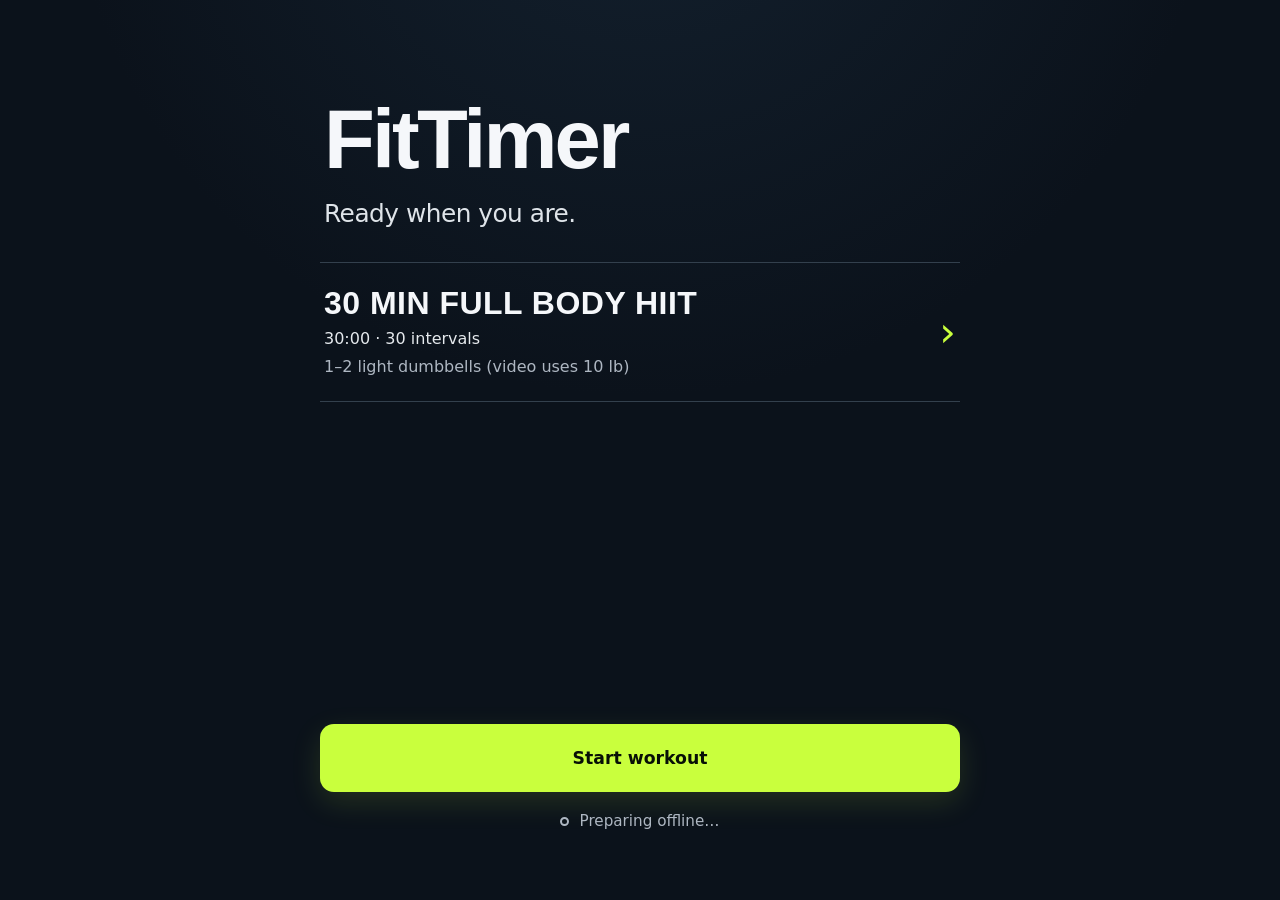
==== index.html @ af4c8b5b "ft-mvp-ow6.4: polish landscape workout navigation" ====
<!doctype html>
<html lang="en" data-phase="home">
  <head>
    <meta charset="utf-8">
    <meta name="viewport" content="width=device-width, initial-scale=1, viewport-fit=cover">
    <meta name="theme-color" content="#0b121b">
    <meta name="description" content="A phone-first offline interval timer for guided workouts.">
    <meta name="apple-mobile-web-app-capable" content="yes">
    <meta name="apple-mobile-web-app-status-bar-style" content="black-translucent">
    <meta name="apple-mobile-web-app-title" content="FitTimer">
    <link rel="manifest" href="manifest.webmanifest">
    <link rel="icon" href="icons/icon.svg" type="image/svg+xml">
    <link rel="apple-touch-icon" href="icons/apple-touch-icon.png">
    <link rel="stylesheet" href="styles.css">
    <title>FitTimer</title>
  </head>
  <body>
    <main class="app-shell">
      <section class="home-screen" id="home-screen" aria-labelledby="brand-title">
        <header class="home-header">
          <h1 class="brand" id="brand-title">FitTimer</h1>
          <p class="home-lede">Ready when you are.</p>
        </header>

        <div class="routine-list" id="routine-list" aria-label="Workout routines"></div>

        <div class="home-actions">
          <button class="primary-action" id="start-button" type="button" disabled>Start workout</button>
          <p class="offline-status" id="offline-status" role="status">
            <span class="offline-dot" aria-hidden="true"></span>
            <span>Preparing offline…</span>
          </p>
        </div>
      </section>

      <section class="workout-screen" id="workout-screen" aria-labelledby="exercise-title" hidden>
        <header class="workout-header">
          <p class="phase-label" id="phase-label">WORK</p>
          <p class="timer" id="timer" aria-live="off">00:40</p>
          <p class="interval-count" id="interval-count">1 / 30</p>
        </header>

        <div class="movement-stage" id="movement-stage" aria-live="polite"></div>

        <div class="exercise-copy">
          <h2 id="exercise-title">Step Jacks</h2>
          <p id="coach-note">Step out, no jumping.</p>
        </div>

        <div class="progress-track" role="progressbar" aria-label="Workout progress" aria-valuemin="0" aria-valuemax="100" aria-valuenow="0">
          <span id="progress-fill"></span>
        </div>

        <p class="next-up" id="next-up">Next · Bum Kicks</p>

        <nav class="workout-controls" id="workout-controls" aria-label="Workout controls">
          <button class="control-button" id="back-button" type="button" disabled>
            <svg viewBox="0 0 24 24" aria-hidden="true"><path d="m15 5-7 7 7 7M9 12h10"/></svg>
            <span>Previous</span>
          </button>
          <button class="control-button control-button--primary" id="pause-button" type="button">
            <svg class="pause-icon" viewBox="0 0 24 24" aria-hidden="true"><path d="M7 5h3v14H7zM14 5h3v14h-3z"/></svg>
            <span>Pause</span>
          </button>
          <button class="control-button" id="next-button" type="button">
            <svg viewBox="0 0 24 24" aria-hidden="true"><path d="M18 5v14M5 6l9 6-9 6V6Z"/></svg>
            <span>Next</span>
          </button>
          <button class="control-button control-button--end" id="end-button" type="button">
            <svg viewBox="0 0 24 24" aria-hidden="true"><path d="M7 7h10v10H7z"/></svg>
            <span>End Workout</span>
          </button>
        </nav>

        <div class="completion-actions" id="completion-actions" hidden>
          <button class="secondary-action" id="completion-home" type="button">Home</button>
          <button class="primary-action" id="completion-restart" type="button">Restart</button>
        </div>

        <section class="end-confirmation" id="end-confirmation" role="dialog" aria-modal="true" aria-labelledby="end-confirmation-title" aria-describedby="end-confirmation-copy" hidden>
          <div class="end-confirmation__panel">
            <p class="end-confirmation__eyebrow">Workout paused</p>
            <h2 id="end-confirmation-title">End this workout?</h2>
            <p id="end-confirmation-copy">Your timer is paused. Keep going when you’re ready, or return home.</p>
            <div class="end-confirmation__actions">
              <button class="secondary-action" id="keep-going-button" type="button">Keep Going</button>
              <button class="danger-action" id="confirm-end-button" type="button">End Workout</button>
            </div>
          </div>
        </section>
      </section>

      <p class="app-error" id="app-error" role="alert" hidden></p>
    </main>

    <script type="module" src="src/app.mjs"></script>
  </body>
</html>
---- styles.css ----
:root {
  color-scheme: dark;
  --bg: #060a10;
  --surface: #0b121b;
  --surface-raised: #111a25;
  --text: #f5f7fa;
  --muted: #aeb7c2;
  --line: #33404d;
  --lime: #c9ff3d;
  --lime-strong: #b6f119;
  --coral: #ff5f54;
  --focus: #90c8ff;
  --radius: 14px;
  font-family: Inter, ui-sans-serif, system-ui, -apple-system, BlinkMacSystemFont, "Segoe UI", sans-serif;
  font-synthesis: none;
}

* {
  box-sizing: border-box;
}

html,
body {
  min-height: 100%;
  margin: 0;
  background: var(--bg);
  overflow-x: hidden;
}

body {
  color: var(--text);
  -webkit-font-smoothing: antialiased;
  overscroll-behavior: none;
}

button {
  font: inherit;
}

button:focus-visible {
  outline: 3px solid var(--focus);
  outline-offset: 3px;
}

[hidden] {
  display: none !important;
}

.app-shell {
  position: relative;
  width: min(100%, 480px);
  min-height: 100dvh;
  margin: 0 auto;
  overflow: hidden;
  background:
    radial-gradient(circle at 50% -20%, rgba(32, 55, 76, 0.4), transparent 46%),
    var(--surface);
  box-shadow: 0 0 0 1px rgba(255, 255, 255, 0.04);
}

.home-screen,
.workout-screen {
  min-height: 100dvh;
  padding:
    max(28px, env(safe-area-inset-top))
    max(20px, env(safe-area-inset-right))
    max(22px, env(safe-area-inset-bottom))
    max(20px, env(safe-area-inset-left));
}

.home-screen {
  display: flex;
  flex-direction: column;
}

.home-header {
  padding: clamp(28px, 9vh, 72px) 4px 34px;
}

.brand,
.timer {
  margin: 0;
  font-family: Impact, Haettenschweiler, "Arial Narrow Bold", "Helvetica Neue", sans-serif;
  font-weight: 900;
  letter-spacing: -0.035em;
}

.brand {
  font-size: clamp(3.8rem, 16vw, 5.2rem);
  line-height: 0.95;
}

.home-lede {
  margin: 20px 0 0;
  color: #dfe4e9;
  font-size: clamp(1.2rem, 5vw, 1.55rem);
  letter-spacing: -0.02em;
}

.routine-list {
  border-block: 1px solid var(--line);
}

.routine-row {
  display: grid;
  grid-template-columns: 1fr auto;
  gap: 12px;
  width: 100%;
  min-height: 132px;
  padding: 24px 4px;
  color: inherit;
  text-align: left;
  border: 0;
  background: transparent;
  cursor: pointer;
}

.routine-row + .routine-row {
  border-top: 1px solid var(--line);
}

.routine-row__title {
  display: block;
  font-family: Impact, Haettenschweiler, "Arial Narrow Bold", sans-serif;
  font-size: clamp(1.55rem, 7vw, 2rem);
  line-height: 1.06;
  letter-spacing: 0.015em;
  text-transform: uppercase;
}

.routine-row__meta,
.routine-row__equipment {
  display: block;
  margin-top: 8px;
  color: #e5e9ed;
  font-size: 1rem;
  line-height: 1.25;
}

.routine-row__equipment {
  color: var(--muted);
}

.routine-row__arrow {
  align-self: center;
  color: var(--lime);
  font-size: 2.6rem;
  font-weight: 300;
  line-height: 1;
}

.home-actions {
  margin-top: auto;
  padding-top: 28px;
}

.primary-action {
  width: 100%;
  min-height: 72px;
  padding: 16px 24px;
  color: #071006;
  font-size: 1.28rem;
  font-weight: 800;
  border: 0;
  border-radius: 10px;
  background: var(--lime);
  box-shadow: 0 10px 30px rgba(201, 255, 61, 0.13);
  cursor: pointer;
}

.primary-action:hover:not(:disabled) {
  background: var(--lime-strong);
}

.primary-action:disabled {
  color: #6c735e;
  background: #30372c;
  box-shadow: none;
  cursor: wait;
}

.offline-status {
  display: flex;
  justify-content: center;
  align-items: center;
  gap: 10px;
  margin: 20px 0 0;
  color: var(--muted);
  font-size: 0.95rem;
}

.offline-dot {
  width: 9px;
  height: 9px;
  border: 2px solid currentColor;
  border-radius: 50%;
}

.offline-status[data-ready="true"] .offline-dot {
  border-color: var(--lime);
  background: var(--lime);
  box-shadow: 0 0 0 4px rgba(201, 255, 61, 0.1);
}

.workout-screen {
  display: flex;
  flex-direction: column;
  gap: clamp(10px, 2.2vh, 18px);
}

.workout-header {
  text-align: center;
}

.phase-label {
  margin: 0 0 4px;
  color: var(--lime);
  font-size: 1.05rem;
  font-weight: 900;
  letter-spacing: 0.12em;
}

html[data-phase="rest"] .phase-label,
html[data-phase="paused"] .phase-label {
  color: var(--coral);
}

.timer {
  font-variant-numeric: tabular-nums;
  font-size: clamp(5.8rem, 26vw, 8.2rem);
  line-height: 0.88;
}

.interval-count {
  margin: 8px 0 0;
  font-size: 1.25rem;
  font-weight: 800;
  font-variant-numeric: tabular-nums;
}

.movement-stage {
  display: grid;
  grid-template-columns: 1fr;
  grid-template-rows: minmax(0, 1fr);
  place-items: center;
  width: 100%;
  min-height: 0;
  aspect-ratio: 16 / 9;
  overflow: hidden;
  border: 1px solid #485564;
  border-radius: var(--radius);
  background:
    radial-gradient(circle at 50% 40%, rgba(35, 57, 76, 0.35), transparent 62%),
    #080d13;
  box-shadow: inset 0 0 0 1px rgba(255, 255, 255, 0.025), 0 16px 36px rgba(0, 0, 0, 0.2);
}

.movement-stage[data-count="2"] {
  grid-template-columns: repeat(2, 1fr);
}

.movement-stage__media {
  display: block;
  width: 100%;
  height: 100%;
  min-width: 0;
  min-height: 0;
  object-fit: contain;
}

.movement-stage__text {
  max-width: 17ch;
  padding: 24px;
  text-align: center;
  font-family: Impact, Haettenschweiler, "Arial Narrow Bold", sans-serif;
  font-size: clamp(2rem, 10vw, 3.4rem);
  line-height: 1;
  text-transform: uppercase;
}

.exercise-copy {
  min-height: 62px;
  text-align: center;
}

.exercise-copy h2 {
  margin: 0;
  font-size: clamp(1.35rem, 6vw, 1.8rem);
  line-height: 1.08;
  letter-spacing: -0.025em;
}

.exercise-copy p {
  display: -webkit-box;
  max-width: 42ch;
  margin: 7px auto 0;
  overflow: hidden;
  color: #d6dce2;
  font-size: 0.95rem;
  line-height: 1.3;
  -webkit-box-orient: vertical;
  -webkit-line-clamp: 2;
}

.progress-track {
  width: 100%;
  height: 8px;
  overflow: hidden;
  border-radius: 99px;
  background: #333c48;
}

.progress-track span {
  display: block;
  width: 0;
  height: 100%;
  border-radius: inherit;
  background: var(--lime);
  transition: width 160ms linear;
}

.next-up {
  min-height: 22px;
  margin: 0;
  overflow: hidden;
  color: #d8dde3;
  text-align: center;
  text-overflow: ellipsis;
  white-space: nowrap;
}

.next-up strong {
  color: var(--coral);
}

.workout-controls {
  display: grid;
  grid-template-columns: repeat(4, minmax(0, 1fr));
  gap: 8px;
  margin-top: auto;
  padding-top: 2px;
}

.control-button {
  display: flex;
  flex-direction: column;
  align-items: center;
  justify-content: center;
  gap: 4px;
  min-height: 76px;
  padding: 10px 6px;
  color: var(--text);
  font-size: 0.84rem;
  font-weight: 750;
  line-height: 1.1;
  border: 1px solid #526071;
  border-radius: var(--radius);
  background: rgba(14, 22, 32, 0.9);
  cursor: pointer;
}

.control-button svg {
  width: 30px;
  height: 30px;
  fill: currentColor;
}

.control-button--primary {
  border-color: var(--coral);
  background: var(--coral);
}

.control-button--end {
  border-color: rgba(255, 145, 136, 0.7);
  color: #ffd3cf;
}

.control-button:disabled {
  opacity: 0.42;
  cursor: default;
}

.control-button:not(:disabled):hover {
  border-color: #d8e3ef;
  background: #1b2838;
}

.control-button--primary:not(:disabled):hover {
  border-color: var(--coral);
  background: #ff776e;
}

.control-button--end:not(:disabled):hover {
  border-color: #ffaaa3;
  background: rgba(109, 33, 30, 0.55);
}

.completion-actions {
  display: grid;
  grid-template-columns: 1fr 1fr;
  gap: 10px;
  width: 100%;
}

.primary-action,
.secondary-action,
.danger-action {
  min-height: 68px;
  padding: 14px 20px;
  font-size: 1.08rem;
  font-weight: 800;
  border-radius: var(--radius);
  cursor: pointer;
}

.secondary-action {
  color: var(--text);
  border: 1px solid #526071;
  background: rgba(14, 22, 32, 0.9);
}

.secondary-action:hover {
  border-color: #d8e3ef;
  background: #1b2838;
}

.danger-action {
  color: #fff;
  border: 1px solid #ff8d85;
  background: #8e2b27;
}

.danger-action:hover {
  background: #a83a34;
}

.secondary-action:active,
.danger-action:active,
.control-button:active,
.primary-action:active {
  transform: translateY(1px);
}

.end-confirmation {
  position: fixed;
  z-index: 10;
  inset: 0;
  display: grid;
  place-items: center;
  padding: 20px;
  background: rgba(3, 7, 11, 0.76);
  backdrop-filter: blur(7px);
}

.end-confirmation__panel {
  width: min(100%, 420px);
  padding: clamp(24px, 5vw, 34px);
  border: 1px solid #526071;
  border-radius: calc(var(--radius) + 4px);
  background: #111a25;
  box-shadow: 0 24px 80px rgba(0, 0, 0, 0.5);
}

.end-confirmation__eyebrow {
  margin: 0 0 8px;
  color: var(--coral);
  font-size: 0.82rem;
  font-weight: 900;
  letter-spacing: 0.12em;
  text-transform: uppercase;
}

.end-confirmation h2 {
  margin: 0;
  font-family: Impact, Haettenschweiler, "Arial Narrow Bold", sans-serif;
  font-size: clamp(2rem, 8vw, 3rem);
  line-height: 0.98;
  letter-spacing: 0.01em;
  text-transform: uppercase;
}

.end-confirmation__panel > p:not(.end-confirmation__eyebrow) {
  margin: 14px 0 0;
  color: #d6dce2;
  font-size: 1rem;
  line-height: 1.45;
}

.end-confirmation__actions {
  display: grid;
  grid-template-columns: 1fr 1fr;
  gap: 10px;
  margin-top: 24px;
}

.app-error {
  position: fixed;
  z-index: 5;
  right: 16px;
  bottom: max(16px, env(safe-area-inset-bottom));
  left: 16px;
  max-width: 440px;
  margin: auto;
  padding: 14px 16px;
  color: #fff;
  border: 1px solid #ff928b;
  border-radius: 10px;
  background: #6d211e;
}

@media (max-height: 740px) {
  .workout-screen {
    gap: 8px;
    padding-top: max(16px, env(safe-area-inset-top));
  }

  .timer {
    font-size: 5rem;
  }

  .movement-stage {
    max-height: 260px;
  }

  .control-button {
    min-height: 72px;
  }
}

@media (min-width: 700px) {
  body {
    padding: 24px 0;
  }

  .app-shell,
  .home-screen,
  .workout-screen {
    min-height: min(900px, calc(100dvh - 48px));
  }

  .app-shell {
    border-radius: 30px;
  }
}

@media (prefers-reduced-motion: reduce) {
  *,
  *::before,
  *::after {
    scroll-behavior: auto !important;
    transition-duration: 0.01ms !important;
  }
}

/* Landscape is the primary workout posture: the movement stays large on the
   left while the timer and controls remain in a thumb-reachable rail. */
@media (orientation: landscape) and (min-width: 600px) {
  body {
    padding: 0;
  }

  .app-shell {
    width: 100%;
    max-width: none;
    min-height: 100dvh;
    border-radius: 0;
  }

  .home-screen {
    width: min(100%, 680px);
    margin: 0 auto;
  }

  .workout-screen {
    display: grid;
    grid-template-columns: minmax(0, 1.35fr) minmax(285px, 0.85fr);
    grid-template-rows: auto minmax(0, 1fr) auto auto auto;
    column-gap: clamp(16px, 3vw, 32px);
    row-gap: clamp(6px, 1.5vh, 12px);
    min-height: 100dvh;
    padding:
      max(12px, env(safe-area-inset-top))
      max(18px, env(safe-area-inset-right))
      max(14px, env(safe-area-inset-bottom))
      max(18px, env(safe-area-inset-left));
  }

  .workout-header {
    grid-column: 2;
    grid-row: 1;
  }

  .phase-label {
    margin-bottom: 2px;
    font-size: 0.86rem;
  }

  .timer {
    font-size: clamp(4rem, 11vw, 6.8rem);
  }

  .interval-count {
    margin-top: 4px;
    font-size: 1rem;
  }

  .movement-stage {
    grid-column: 1;
    grid-row: 1 / -1;
    align-self: center;
    aspect-ratio: 16 / 9;
    max-height: none;
  }

  .exercise-copy {
    grid-column: 2;
    grid-row: 2;
    align-self: end;
    min-height: 54px;
  }

  .exercise-copy h2 {
    font-size: clamp(1.3rem, 3vw, 1.8rem);
  }

  .exercise-copy p {
    margin-top: 5px;
    font-size: 0.88rem;
  }

  .progress-track {
    grid-column: 2;
    grid-row: 3;
  }

  .next-up {
    grid-column: 2;
    grid-row: 4;
    font-size: 0.9rem;
  }

  .workout-controls,
  .completion-actions {
    grid-column: 2;
    grid-row: 5;
    margin-top: 0;
    padding-top: 0;
  }

  .control-button {
    min-height: 68px;
    padding: 8px 4px;
    font-size: 0.78rem;
  }

  .control-button svg {
    width: 24px;
    height: 24px;
  }

  .completion-actions .primary-action,
  .completion-actions .secondary-action {
    min-height: 68px;
    padding-inline: 8px;
  }
}
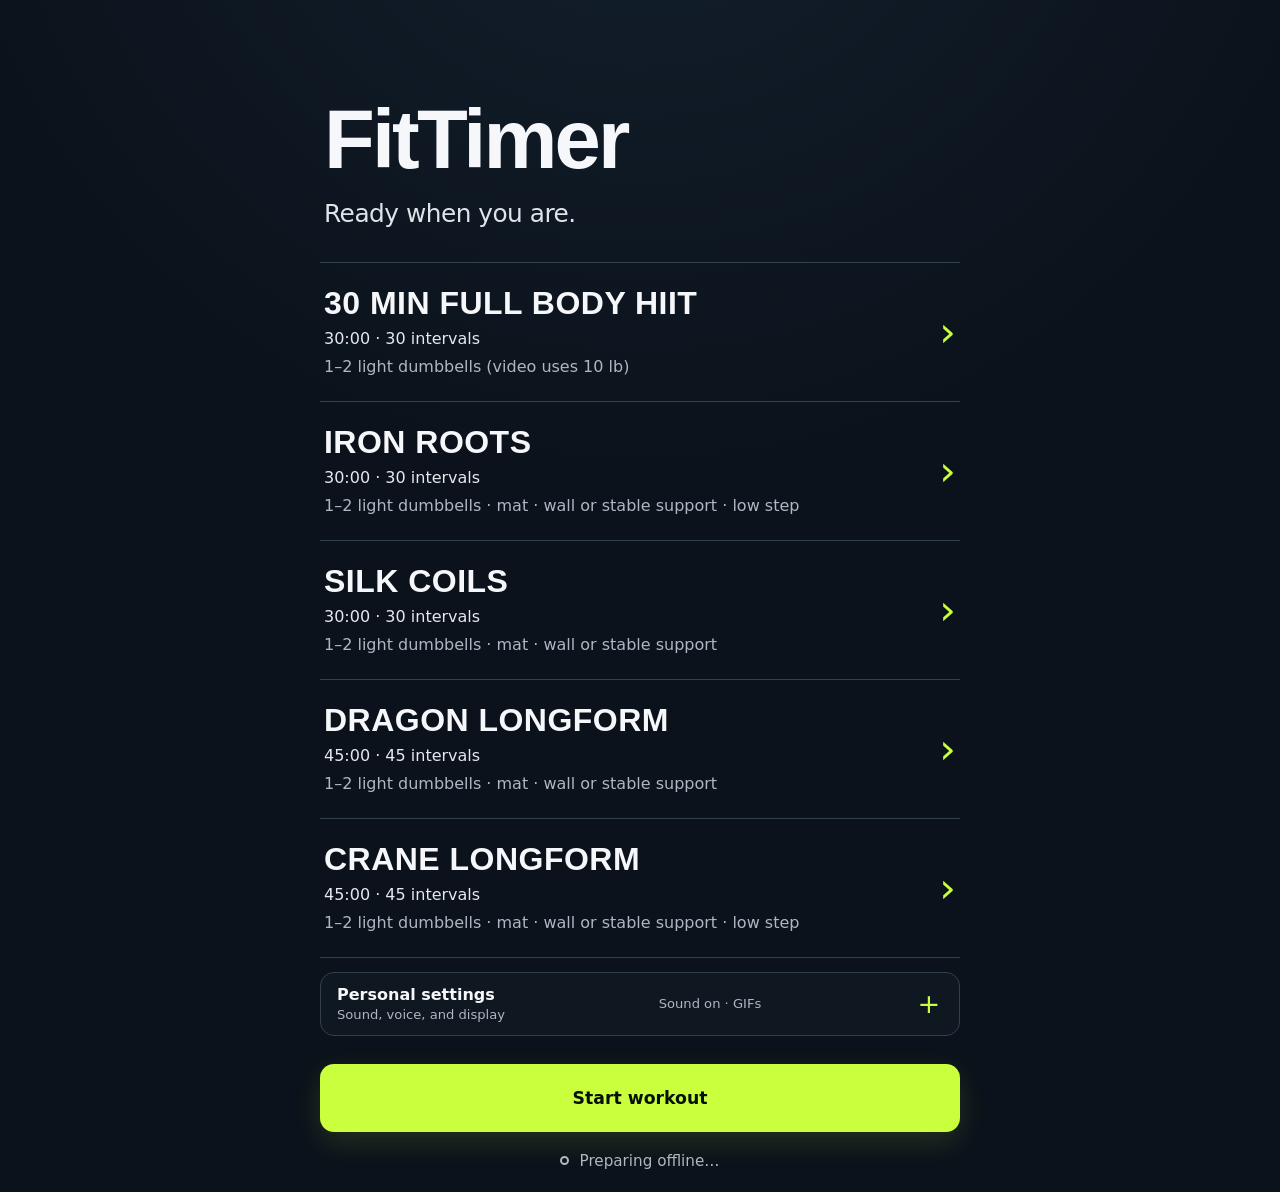
==== commit d6a938b0: "ft-mvp-ow6.13: add personal settings panel" ====
--- a/index.html
+++ b/index.html
@@ -23,6 +23,88 @@
         </header>
 
         <div class="routine-list" id="routine-list" aria-label="Workout routines"></div>
+
+        <details class="settings-panel" id="settings-panel">
+          <summary>
+            <span class="settings-summary__label">
+              <span class="settings-summary__title">Personal settings</span>
+              <span class="settings-summary__hint">Sound, voice, and display</span>
+            </span>
+            <span class="settings-summary__status" id="settings-summary-status">Sound on · GIFs</span>
+          </summary>
+
+          <div class="settings-content" id="settings-content">
+            <p class="settings-content__intro">These choices stay on this device and never interrupt your workout.</p>
+
+            <div class="settings-grid">
+              <fieldset class="settings-group">
+                <legend>Sound cues</legend>
+                <label class="settings-select" for="settings-cue-pack">
+                  <span>Tone pack</span>
+                  <select id="settings-cue-pack"></select>
+                </label>
+                <label class="settings-switch">
+                  <input id="settings-cues-enabled" type="checkbox">
+                  <span class="settings-switch__control" aria-hidden="true"></span>
+                  <span class="settings-switch__copy">
+                    <strong>Audio cues</strong>
+                    <small>Start, rest, and countdown tones</small>
+                  </span>
+                </label>
+                <label class="settings-range" for="settings-cues-volume">
+                  <span class="settings-range__heading"><span>Volume</span><output id="settings-cues-volume-output" for="settings-cues-volume">100%</output></span>
+                  <input id="settings-cues-volume" type="range" min="0" max="1" step="0.05" value="1">
+                </label>
+                <div class="settings-checks" aria-label="Sound cue details">
+                  <label class="settings-check"><input id="settings-cues-countdown" type="checkbox"><span>Countdown</span></label>
+                  <label class="settings-check"><input id="settings-cues-halfway" type="checkbox"><span>Halfway</span></label>
+                </div>
+              </fieldset>
+
+              <fieldset class="settings-group">
+                <legend>Voice</legend>
+                <label class="settings-select" for="settings-voice-pack">
+                  <span>Voice pack</span>
+                  <select id="settings-voice-pack"></select>
+                </label>
+                <label class="settings-switch">
+                  <input id="settings-voice-enabled" type="checkbox">
+                  <span class="settings-switch__control" aria-hidden="true"></span>
+                  <span class="settings-switch__copy">
+                    <strong>Voice announcements</strong>
+                    <small>Ready for the active voice pack</small>
+                  </span>
+                </label>
+                <label class="settings-range" for="settings-voice-volume">
+                  <span class="settings-range__heading"><span>Volume</span><output id="settings-voice-volume-output" for="settings-voice-volume">100%</output></span>
+                  <input id="settings-voice-volume" type="range" min="0" max="1" step="0.05" value="1">
+                </label>
+                <div class="settings-checks" aria-label="Voice announcement details">
+                  <label class="settings-check"><input id="settings-voice-exercise" type="checkbox"><span>Exercise</span></label>
+                  <label class="settings-check"><input id="settings-voice-side" type="checkbox"><span>Side</span></label>
+                  <label class="settings-check"><input id="settings-voice-next" type="checkbox"><span>Next</span></label>
+                </div>
+              </fieldset>
+
+              <fieldset class="settings-group">
+                <legend>Display</legend>
+                <label class="settings-select" for="settings-visual-pack">
+                  <span>Media pack</span>
+                  <select id="settings-visual-pack"></select>
+                </label>
+                <label class="settings-switch">
+                  <input id="settings-reduced-motion" type="checkbox">
+                  <span class="settings-switch__control" aria-hidden="true"></span>
+                  <span class="settings-switch__copy">
+                    <strong>Reduced motion</strong>
+                    <small>Prefer still exercise images</small>
+                  </span>
+                </label>
+                <p class="settings-media-status" id="settings-media-status" role="status">Built-in GIFs active.</p>
+              </fieldset>
+            </div>
+          </div>
+        </details>
 
         <div class="home-actions">
           <button class="primary-action" id="start-button" type="button" disabled>Start workout</button>
--- a/styles.css
+++ b/styles.css
@@ -95,6 +95,265 @@
   color: #dfe4e9;
   font-size: clamp(1.2rem, 5vw, 1.55rem);
   letter-spacing: -0.02em;
+}
+
+.settings-panel {
+  margin-top: 18px;
+  border: 1px solid var(--line);
+  border-radius: var(--radius);
+  background: rgba(17, 26, 37, 0.72);
+}
+
+.settings-panel > summary {
+  display: flex;
+  align-items: center;
+  justify-content: space-between;
+  gap: 16px;
+  min-height: 62px;
+  padding: 10px 16px;
+  color: var(--text);
+  list-style: none;
+  cursor: pointer;
+}
+
+.settings-panel > summary::-webkit-details-marker {
+  display: none;
+}
+
+.settings-panel > summary::after {
+  flex: 0 0 auto;
+  width: 28px;
+  color: var(--lime);
+  font-size: 1.7rem;
+  font-weight: 300;
+  line-height: 1;
+  text-align: center;
+  content: '+';
+}
+
+.settings-panel[open] > summary {
+  border-bottom: 1px solid var(--line);
+}
+
+.settings-panel[open] > summary::after {
+  content: '−';
+}
+
+.settings-summary__label {
+  display: grid;
+  gap: 3px;
+  min-width: 0;
+}
+
+.settings-summary__title {
+  font-size: 1rem;
+  font-weight: 850;
+}
+
+.settings-summary__hint,
+.settings-summary__status {
+  color: var(--muted);
+  font-size: 0.82rem;
+  line-height: 1.2;
+}
+
+.settings-summary__status {
+  overflow: hidden;
+  text-align: right;
+  text-overflow: ellipsis;
+  white-space: nowrap;
+}
+
+.settings-content {
+  padding: 14px;
+}
+
+.settings-content__intro {
+  margin: 0 2px 12px;
+  color: var(--muted);
+  font-size: 0.86rem;
+  line-height: 1.4;
+}
+
+.settings-grid {
+  display: grid;
+  grid-template-columns: 1fr;
+  gap: 10px;
+}
+
+.settings-group {
+  min-width: 0;
+  margin: 0;
+  padding: 12px;
+  border: 1px solid rgba(82, 96, 113, 0.72);
+  border-radius: 12px;
+  background: rgba(6, 10, 16, 0.35);
+}
+
+.settings-group legend {
+  padding: 0 6px;
+  color: var(--text);
+  font-size: 0.92rem;
+  font-weight: 850;
+}
+
+.settings-select,
+.settings-range {
+  display: grid;
+  gap: 6px;
+  margin-top: 10px;
+  color: var(--muted);
+  font-size: 0.8rem;
+  font-weight: 750;
+}
+
+.settings-select select {
+  width: 100%;
+  min-height: 44px;
+  padding: 8px 34px 8px 10px;
+  color: var(--text);
+  font: inherit;
+  font-weight: 650;
+  border: 1px solid #526071;
+  border-radius: 10px;
+  background-color: #0e1620;
+}
+
+.settings-select select:focus-visible {
+  outline: 3px solid var(--focus);
+  outline-offset: 2px;
+}
+
+.settings-switch {
+  position: relative;
+  display: grid;
+  grid-template-columns: 44px minmax(0, 1fr);
+  align-items: center;
+  gap: 10px;
+  min-height: 54px;
+  margin-top: 8px;
+  cursor: pointer;
+}
+
+.settings-switch input {
+  position: absolute;
+  width: 1px;
+  height: 1px;
+  opacity: 0;
+}
+
+.settings-switch__control {
+  position: relative;
+  display: block;
+  width: 44px;
+  height: 26px;
+  border: 1px solid #657589;
+  border-radius: 99px;
+  background: #26313e;
+  transition: background 160ms ease, border-color 160ms ease;
+}
+
+.settings-switch__control::after {
+  position: absolute;
+  top: 3px;
+  left: 3px;
+  width: 18px;
+  height: 18px;
+  border-radius: 50%;
+  background: #d2d9e0;
+  content: '';
+  transition: transform 160ms ease;
+}
+
+.settings-switch input:checked + .settings-switch__control {
+  border-color: var(--lime);
+  background: rgba(201, 255, 61, 0.32);
+}
+
+.settings-switch input:checked + .settings-switch__control::after {
+  transform: translateX(18px);
+  background: var(--lime);
+}
+
+.settings-switch input:focus-visible + .settings-switch__control {
+  outline: 3px solid var(--focus);
+  outline-offset: 3px;
+}
+
+.settings-switch__copy {
+  display: grid;
+  gap: 3px;
+  min-width: 0;
+}
+
+.settings-switch__copy strong {
+  color: var(--text);
+  font-size: 0.88rem;
+}
+
+.settings-switch__copy small {
+  overflow: hidden;
+  color: var(--muted);
+  font-size: 0.76rem;
+  font-weight: 500;
+  line-height: 1.25;
+  text-overflow: ellipsis;
+  white-space: nowrap;
+}
+
+.settings-range__heading {
+  display: flex;
+  justify-content: space-between;
+  gap: 10px;
+}
+
+.settings-range output {
+  color: var(--text);
+  font-variant-numeric: tabular-nums;
+}
+
+.settings-range input[type="range"] {
+  width: 100%;
+  min-height: 32px;
+  margin: 0;
+  accent-color: var(--lime);
+  cursor: pointer;
+}
+
+.settings-checks {
+  display: grid;
+  grid-template-columns: repeat(2, minmax(0, 1fr));
+  gap: 6px;
+  margin-top: 6px;
+}
+
+.settings-check {
+  display: flex;
+  align-items: center;
+  gap: 7px;
+  min-height: 44px;
+  color: #d6dce2;
+  font-size: 0.78rem;
+  font-weight: 700;
+  cursor: pointer;
+}
+
+.settings-check input {
+  width: 18px;
+  height: 18px;
+  margin: 0;
+  accent-color: var(--lime);
+}
+
+.settings-media-status {
+  min-height: 42px;
+  margin: 12px 0 0;
+  padding: 9px 10px;
+  color: var(--muted);
+  font-size: 0.77rem;
+  line-height: 1.35;
+  border-left: 2px solid var(--lime);
+  background: rgba(201, 255, 61, 0.06);
 }
 
 .routine-list {
@@ -571,6 +830,34 @@
     margin: 0 auto;
   }
 
+  .settings-panel {
+    margin-top: 14px;
+  }
+
+  .settings-grid {
+    grid-template-columns: repeat(3, minmax(0, 1fr));
+  }
+
+  .settings-content {
+    padding: 12px;
+  }
+
+  .settings-content__intro {
+    margin-bottom: 10px;
+  }
+
+  .settings-group {
+    padding: 10px;
+  }
+
+  .settings-group legend {
+    font-size: 0.86rem;
+  }
+
+  .settings-switch__copy small {
+    white-space: normal;
+  }
+
   .workout-screen {
     display: grid;
     grid-template-columns: minmax(0, 1.35fr) minmax(285px, 0.85fr);
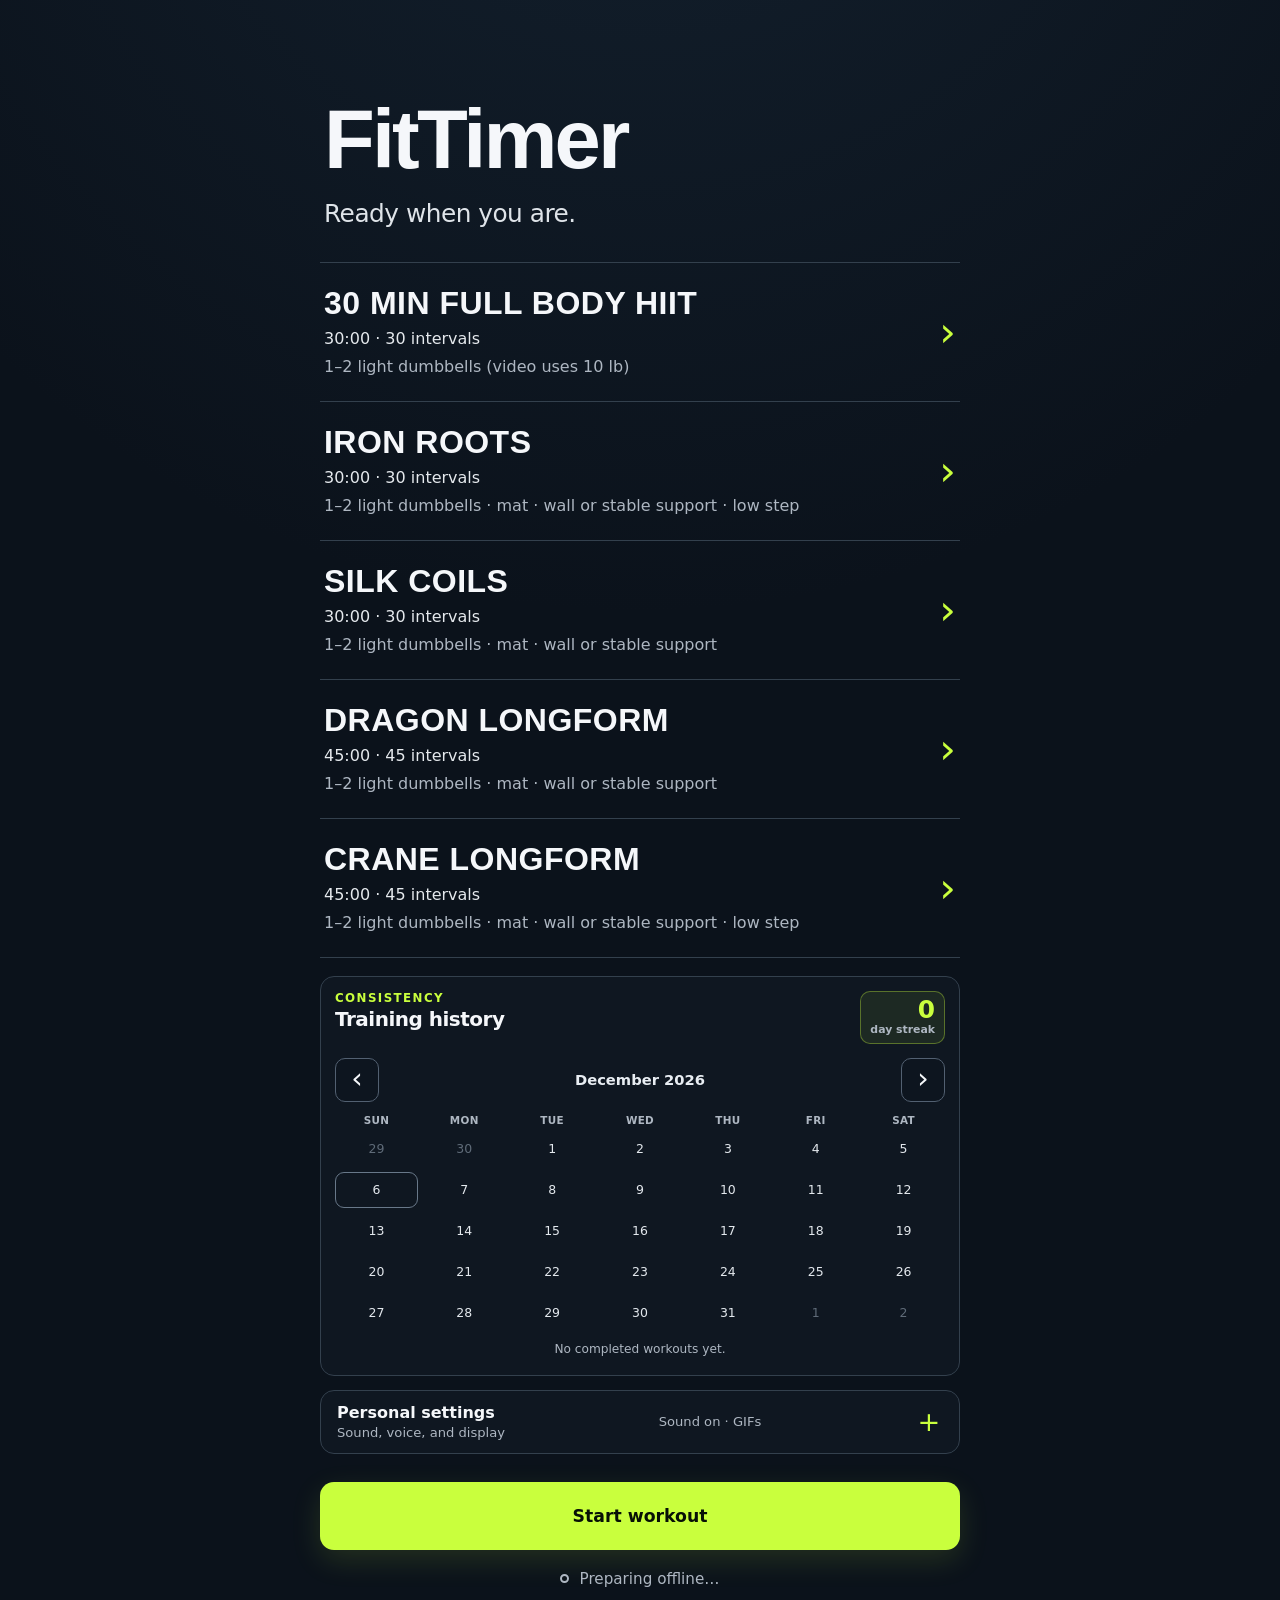
==== commit b462b605: "ft-mvp-ow6.12: add workout history and streaks" ====
--- a/index.html
+++ b/index.html
@@ -24,6 +24,37 @@
 
         <div class="routine-list" id="routine-list" aria-label="Workout routines"></div>
 
+        <section class="history-panel" id="history-panel" aria-labelledby="history-title">
+          <div class="history-panel__header">
+            <div>
+              <p class="history-panel__eyebrow">Consistency</p>
+              <h2 id="history-title">Training history</h2>
+            </div>
+            <div class="history-streak" aria-label="Current consecutive-day streak">
+              <strong id="history-streak">0</strong>
+              <span>day streak</span>
+            </div>
+          </div>
+
+          <div class="history-month-nav" aria-label="History month navigation">
+            <button class="history-month-nav__button" id="history-previous-month" type="button" aria-label="Previous month">‹</button>
+            <h3 id="history-month-label">This month</h3>
+            <button class="history-month-nav__button" id="history-next-month" type="button" aria-label="Next month">›</button>
+          </div>
+
+          <div class="history-weekdays" aria-hidden="true">
+            <span>Sun</span>
+            <span>Mon</span>
+            <span>Tue</span>
+            <span>Wed</span>
+            <span>Thu</span>
+            <span>Fri</span>
+            <span>Sat</span>
+          </div>
+          <div class="history-calendar" id="history-calendar" role="grid" aria-label="Workout history calendar"></div>
+          <p class="history-summary" id="history-summary" role="status">No completed workouts yet.</p>
+        </section>
+
         <details class="settings-panel" id="settings-panel">
           <summary>
             <span class="settings-summary__label">
--- a/styles.css
+++ b/styles.css
@@ -406,6 +406,181 @@
   font-size: 2.6rem;
   font-weight: 300;
   line-height: 1;
+}
+
+.history-panel {
+  margin-top: 18px;
+  padding: 14px;
+  border: 1px solid var(--line);
+  border-radius: var(--radius);
+  background: rgba(17, 26, 37, 0.72);
+}
+
+.history-panel__header {
+  display: flex;
+  align-items: flex-start;
+  justify-content: space-between;
+  gap: 12px;
+}
+
+.history-panel__eyebrow {
+  margin: 0 0 4px;
+  color: var(--lime);
+  font-size: 0.74rem;
+  font-weight: 900;
+  letter-spacing: 0.12em;
+  text-transform: uppercase;
+}
+
+.history-panel h2 {
+  margin: 0;
+  font-size: 1.25rem;
+  line-height: 1.05;
+  letter-spacing: -0.025em;
+}
+
+.history-streak {
+  display: grid;
+  justify-items: end;
+  gap: 2px;
+  min-width: 84px;
+  padding: 7px 9px;
+  border: 1px solid rgba(201, 255, 61, 0.34);
+  border-radius: 10px;
+  background: rgba(201, 255, 61, 0.08);
+}
+
+.history-streak strong {
+  color: var(--lime);
+  font-size: 1.55rem;
+  font-variant-numeric: tabular-nums;
+  line-height: 0.9;
+}
+
+.history-streak span {
+  color: var(--muted);
+  font-size: 0.68rem;
+  font-weight: 750;
+  white-space: nowrap;
+}
+
+.history-month-nav {
+  display: grid;
+  grid-template-columns: 44px minmax(0, 1fr) 44px;
+  align-items: center;
+  gap: 8px;
+  margin-top: 14px;
+}
+
+.history-month-nav h3 {
+  margin: 0;
+  overflow: hidden;
+  color: #e8edf2;
+  font-size: 0.92rem;
+  font-weight: 800;
+  text-align: center;
+  text-overflow: ellipsis;
+  white-space: nowrap;
+}
+
+.history-month-nav__button {
+  display: grid;
+  width: 44px;
+  height: 44px;
+  place-items: center;
+  padding: 0 0 3px;
+  color: var(--text);
+  font-size: 1.8rem;
+  line-height: 1;
+  border: 1px solid #526071;
+  border-radius: 10px;
+  background: rgba(14, 22, 32, 0.9);
+  cursor: pointer;
+}
+
+.history-month-nav__button:hover {
+  border-color: #d8e3ef;
+  background: #1b2838;
+}
+
+.history-weekdays,
+.history-calendar {
+  display: grid;
+  grid-template-columns: repeat(7, minmax(0, 1fr));
+  gap: 5px;
+}
+
+.history-weekdays {
+  margin-top: 12px;
+  color: var(--muted);
+  font-size: 0.65rem;
+  font-weight: 800;
+  letter-spacing: 0.03em;
+  text-align: center;
+  text-transform: uppercase;
+}
+
+.history-calendar {
+  margin-top: 5px;
+}
+
+.history-calendar__cell {
+  position: relative;
+  display: grid;
+  min-width: 0;
+  min-height: 36px;
+  place-items: center;
+  color: #e3e8ed;
+  font-size: 0.78rem;
+  font-variant-numeric: tabular-nums;
+  border: 1px solid transparent;
+  border-radius: 9px;
+}
+
+.history-calendar__cell--outside {
+  color: #5f6b78;
+}
+
+.history-calendar__cell--today {
+  border-color: #687889;
+}
+
+.history-calendar__cell--completed {
+  color: var(--text);
+  font-weight: 850;
+  background: rgba(201, 255, 61, 0.1);
+}
+
+.history-calendar__cell--completed::after,
+.history-calendar__cell--aborted::after {
+  position: absolute;
+  bottom: 3px;
+  width: 5px;
+  height: 5px;
+  border-radius: 50%;
+  content: '';
+}
+
+.history-calendar__cell--completed::after {
+  background: var(--lime);
+  box-shadow: 0 0 0 2px rgba(201, 255, 61, 0.12);
+}
+
+.history-calendar__cell--aborted::after {
+  background: var(--coral);
+}
+
+.history-calendar__cell--completed.history-calendar__cell--aborted::after {
+  background: var(--lime);
+}
+
+.history-summary {
+  min-height: 20px;
+  margin: 10px 2px 0;
+  color: var(--muted);
+  font-size: 0.76rem;
+  line-height: 1.35;
+  text-align: center;
 }
 
 .home-actions {
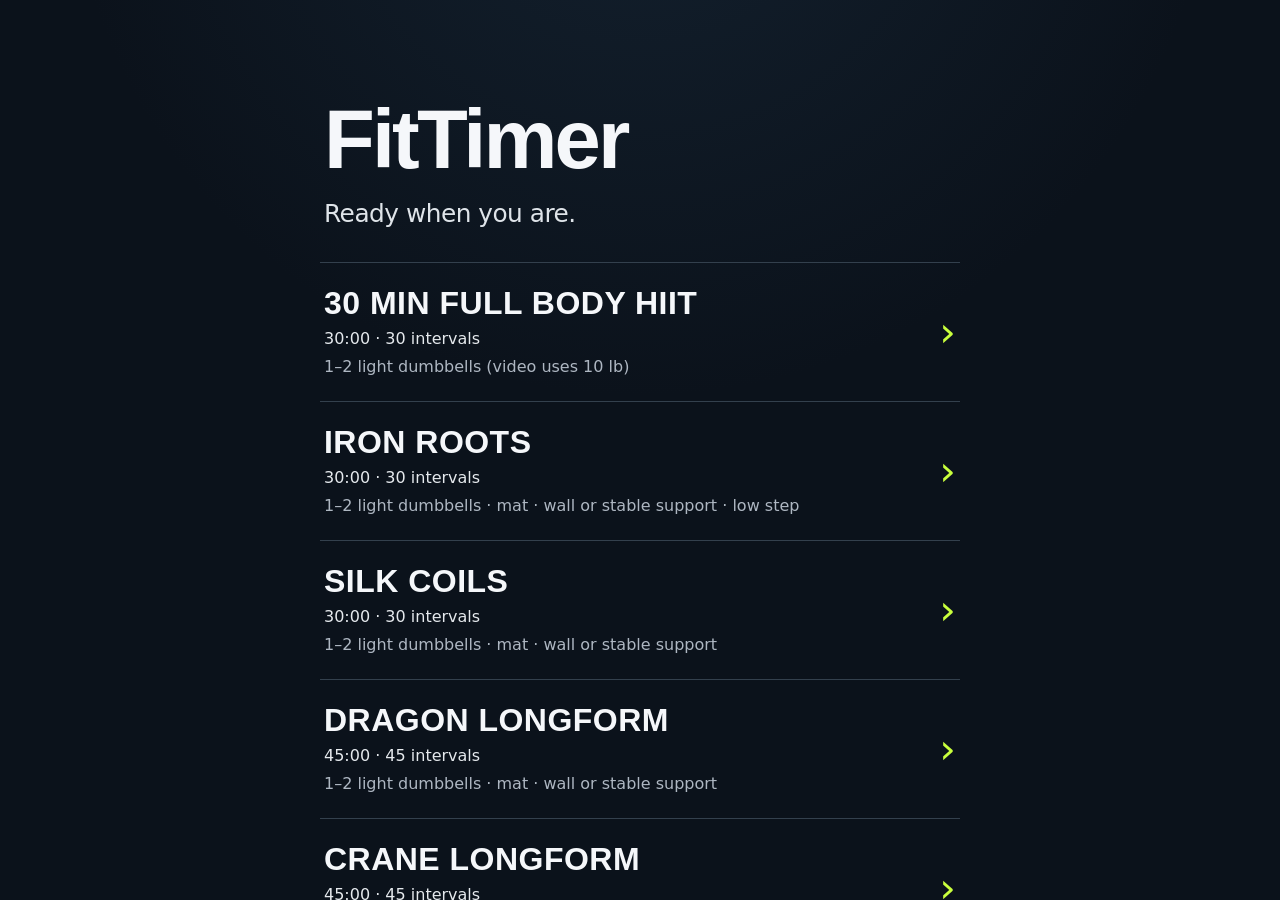
==== commit 6bcc4f5c: "fix: restore touch scrolling in installed landscape PWA" ====
--- a/index.html
+++ b/index.html
@@ -6,6 +6,7 @@
     <meta name="theme-color" content="#0b121b">
     <meta name="description" content="A phone-first offline interval timer for guided workouts.">
     <meta name="apple-mobile-web-app-capable" content="yes">
+    <meta name="mobile-web-app-capable" content="yes">
     <meta name="apple-mobile-web-app-status-bar-style" content="black-translucent">
     <meta name="apple-mobile-web-app-title" content="FitTimer">
     <link rel="manifest" href="manifest.webmanifest">
--- a/styles.css
+++ b/styles.css
@@ -1126,3 +1126,226 @@
     padding-inline: 8px;
   }
 }
+
+/* Standalone mobile PWAs are inconsistent about touch-scrolling the document
+   in forced landscape. Give the home surface one explicit, bounded scroll
+   owner; workout playback keeps its separate fixed, non-scrolling canvas. */
+html[data-screen="home"],
+html[data-screen="home"] body {
+  height: 100%;
+  overflow: hidden;
+}
+
+html[data-screen="home"] .app-shell {
+  height: 100dvh;
+  min-height: 0;
+  overflow-x: hidden;
+  overflow-y: auto;
+  overscroll-behavior-y: contain;
+  touch-action: pan-y;
+  -webkit-overflow-scrolling: touch;
+}
+
+html[data-screen="home"] .home-screen {
+  min-height: 100%;
+}
+
+/* Workout playback is an intentionally landscape-only surface. In portrait
+   viewports the surface is rotated as a single canvas so the person using the
+   timer physically turns the phone; the home picker remains unrotated. */
+html[data-screen="workout"],
+html[data-screen="workout"] body {
+  overflow: hidden;
+}
+
+html[data-screen="workout"] .app-shell {
+  width: 100%;
+  max-width: none;
+  min-height: 100dvh;
+  margin: 0;
+  border-radius: 0;
+}
+
+html[data-screen="workout"] .workout-screen {
+  position: fixed;
+  z-index: 2;
+  top: 0;
+  left: 0;
+  right: auto;
+  bottom: auto;
+  display: block;
+  width: 100vw;
+  height: 100dvh;
+  min-height: 0;
+  max-width: none;
+  padding: 0;
+  overflow: hidden;
+  background: #05080c;
+}
+
+@media (orientation: portrait) {
+  html[data-screen="workout"] .workout-screen {
+    width: 100dvh;
+    height: 100dvw;
+    transform: rotate(90deg) translateY(-100%);
+    transform-origin: top left;
+  }
+}
+
+html[data-screen="workout"] .movement-stage {
+  position: absolute;
+  z-index: 0;
+  inset: 0;
+  display: grid;
+  width: 100%;
+  height: 100%;
+  min-height: 0;
+  max-height: none;
+  aspect-ratio: auto;
+  border: 0;
+  border-radius: 0;
+  background: #000;
+  box-shadow: none;
+}
+
+html[data-screen="workout"] .movement-stage__media {
+  object-fit: contain !important;
+  object-position: center !important;
+}
+
+html[data-screen="workout"] .workout-header {
+  position: absolute;
+  z-index: 3;
+  top: max(16px, env(safe-area-inset-top));
+  right: max(18px, env(safe-area-inset-right));
+  width: auto;
+  margin: 0;
+  text-align: right;
+  pointer-events: none;
+  text-shadow: 0 2px 12px rgba(0, 0, 0, 0.9);
+}
+
+html[data-screen="workout"] .phase-label,
+html[data-screen="workout"] .interval-count {
+  transition: opacity 180ms ease, transform 180ms ease;
+}
+
+html[data-screen="workout"] .timer {
+  color: #fff;
+  font-size: clamp(3.4rem, 14vmin, 7rem);
+  line-height: 0.86;
+  text-shadow: 0 3px 18px rgba(0, 0, 0, 0.95);
+}
+
+html[data-screen="workout"] .phase-label {
+  font-size: clamp(0.82rem, 2.5vmin, 1.05rem);
+}
+
+html[data-screen="workout"] .interval-count {
+  margin-top: 5px;
+  font-size: clamp(0.82rem, 2.5vmin, 1.15rem);
+}
+
+html[data-screen="workout"] .exercise-copy {
+  position: absolute;
+  z-index: 3;
+  right: auto;
+  bottom: max(112px, calc(env(safe-area-inset-bottom) + 112px));
+  left: max(20px, env(safe-area-inset-left));
+  width: min(48%, 580px);
+  min-height: 0;
+  margin: 0;
+  text-align: left;
+  text-shadow: 0 2px 12px rgba(0, 0, 0, 0.95);
+  transition: opacity 180ms ease, transform 180ms ease;
+  pointer-events: none;
+}
+
+html[data-screen="workout"] .exercise-copy h2 {
+  font-size: clamp(1.35rem, 3.2vmin, 2.2rem);
+}
+
+html[data-screen="workout"] .exercise-copy p {
+  margin-left: 0;
+  font-size: clamp(0.82rem, 2.2vmin, 1rem);
+}
+
+html[data-screen="workout"] .progress-track {
+  position: absolute;
+  z-index: 3;
+  right: max(20px, env(safe-area-inset-right));
+  bottom: max(92px, calc(env(safe-area-inset-bottom) + 92px));
+  left: max(20px, env(safe-area-inset-left));
+  width: auto;
+  transition: opacity 180ms ease, transform 180ms ease;
+}
+
+html[data-screen="workout"] .next-up {
+  position: absolute;
+  z-index: 3;
+  right: max(20px, env(safe-area-inset-right));
+  bottom: max(72px, calc(env(safe-area-inset-bottom) + 72px));
+  left: max(20px, env(safe-area-inset-left));
+  min-height: 0;
+  text-shadow: 0 2px 10px rgba(0, 0, 0, 0.95);
+  transition: opacity 180ms ease, transform 180ms ease;
+}
+
+html[data-screen="workout"] .workout-controls {
+  position: absolute;
+  z-index: 4;
+  right: max(20px, env(safe-area-inset-right));
+  bottom: max(16px, env(safe-area-inset-bottom));
+  left: auto;
+  width: min(48%, 520px);
+  margin: 0;
+  padding: 0;
+  transition: opacity 180ms ease, transform 180ms ease, visibility 180ms ease;
+}
+
+html[data-screen="workout"] .control-button {
+  min-height: clamp(56px, 13vmin, 76px);
+  background: rgba(8, 14, 21, 0.84);
+  box-shadow: 0 5px 18px rgba(0, 0, 0, 0.28);
+}
+
+html[data-screen="workout"] .completion-actions {
+  position: absolute;
+  z-index: 4;
+  right: max(20px, env(safe-area-inset-right));
+  bottom: max(16px, env(safe-area-inset-bottom));
+  left: auto;
+  width: min(48%, 520px);
+}
+
+html[data-screen="workout"] .workout-screen[data-hud="timer"]:not([data-workout-state="paused"]):not([data-workout-state="done"]) .phase-label,
+html[data-screen="workout"] .workout-screen[data-hud="timer"]:not([data-workout-state="paused"]):not([data-workout-state="done"]) .interval-count,
+html[data-screen="workout"] .workout-screen[data-hud="timer"]:not([data-workout-state="paused"]):not([data-workout-state="done"]) .exercise-copy,
+html[data-screen="workout"] .workout-screen[data-hud="timer"]:not([data-workout-state="paused"]):not([data-workout-state="done"]) .progress-track,
+html[data-screen="workout"] .workout-screen[data-hud="timer"]:not([data-workout-state="paused"]):not([data-workout-state="done"]) .next-up,
+html[data-screen="workout"] .workout-screen[data-hud="timer"]:not([data-workout-state="paused"]):not([data-workout-state="done"]) .workout-controls {
+  visibility: hidden;
+  opacity: 0;
+  transform: translateY(8px);
+  pointer-events: none;
+}
+
+html[data-screen="workout"] .workout-screen[data-confirmation="open"] .workout-controls,
+html[data-screen="workout"] .workout-screen[data-workout-state="paused"] .workout-controls,
+html[data-screen="workout"] .workout-screen[data-workout-state="done"] .completion-actions {
+  visibility: visible;
+  opacity: 1;
+  transform: none;
+  pointer-events: auto;
+}
+
+@media (prefers-reduced-motion: reduce) {
+  html[data-screen="workout"] .phase-label,
+  html[data-screen="workout"] .interval-count,
+  html[data-screen="workout"] .exercise-copy,
+  html[data-screen="workout"] .progress-track,
+  html[data-screen="workout"] .next-up,
+  html[data-screen="workout"] .workout-controls {
+    transition-duration: 0.01ms;
+  }
+}
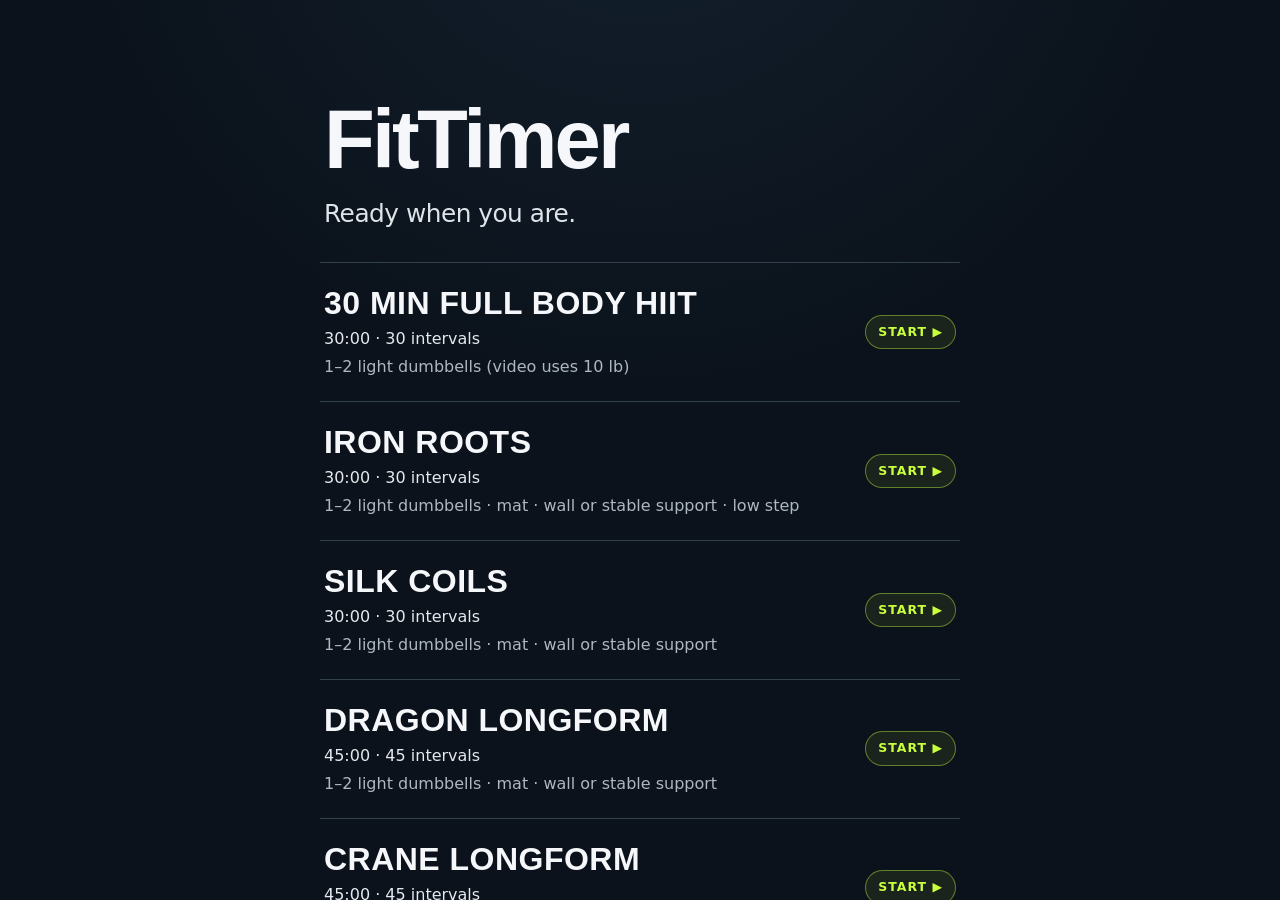
==== commit 96f9a89d: "fix: start workouts directly with automatic video" ====
--- a/index.html
+++ b/index.html
@@ -62,7 +62,7 @@
               <span class="settings-summary__title">Personal settings</span>
               <span class="settings-summary__hint">Sound, voice, and display</span>
             </span>
-            <span class="settings-summary__status" id="settings-summary-status">Sound on · GIFs</span>
+            <span class="settings-summary__status" id="settings-summary-status">Sound on · Voice on</span>
           </summary>
 
           <div class="settings-content" id="settings-content">
@@ -120,10 +120,6 @@
 
               <fieldset class="settings-group">
                 <legend>Display</legend>
-                <label class="settings-select" for="settings-visual-pack">
-                  <span>Media pack</span>
-                  <select id="settings-visual-pack"></select>
-                </label>
                 <label class="settings-switch">
                   <input id="settings-reduced-motion" type="checkbox">
                   <span class="settings-switch__control" aria-hidden="true"></span>
@@ -132,14 +128,13 @@
                     <small>Prefer still exercise images</small>
                   </span>
                 </label>
-                <p class="settings-media-status" id="settings-media-status" role="status">Built-in GIFs active.</p>
+                <p class="settings-media-status" id="settings-media-status" role="status">Best available videos are selected automatically.</p>
               </fieldset>
             </div>
           </div>
         </details>
 
         <div class="home-actions">
-          <button class="primary-action" id="start-button" type="button" disabled>Start workout</button>
           <p class="offline-status" id="offline-status" role="status">
             <span class="offline-dot" aria-hidden="true"></span>
             <span>Preparing offline…</span>
--- a/styles.css
+++ b/styles.css
@@ -402,10 +402,22 @@
 
 .routine-row__arrow {
   align-self: center;
+  padding: 10px 12px;
   color: var(--lime);
-  font-size: 2.6rem;
-  font-weight: 300;
+  font-size: 0.78rem;
+  font-weight: 900;
+  letter-spacing: 0.08em;
   line-height: 1;
+  text-transform: uppercase;
+  border: 1px solid rgba(201, 255, 61, 0.42);
+  border-radius: 999px;
+  background: rgba(201, 255, 61, 0.08);
+}
+
+.routine-row:hover .routine-row__arrow,
+.routine-row:focus-visible .routine-row__arrow {
+  color: #071006;
+  background: var(--lime);
 }
 
 .history-panel {
@@ -1217,10 +1229,11 @@
   position: absolute;
   z-index: 3;
   top: max(16px, env(safe-area-inset-top));
-  right: max(18px, env(safe-area-inset-right));
+  right: auto;
+  left: max(18px, env(safe-area-inset-left));
   width: auto;
   margin: 0;
-  text-align: right;
+  text-align: left;
   pointer-events: none;
   text-shadow: 0 2px 12px rgba(0, 0, 0, 0.9);
 }
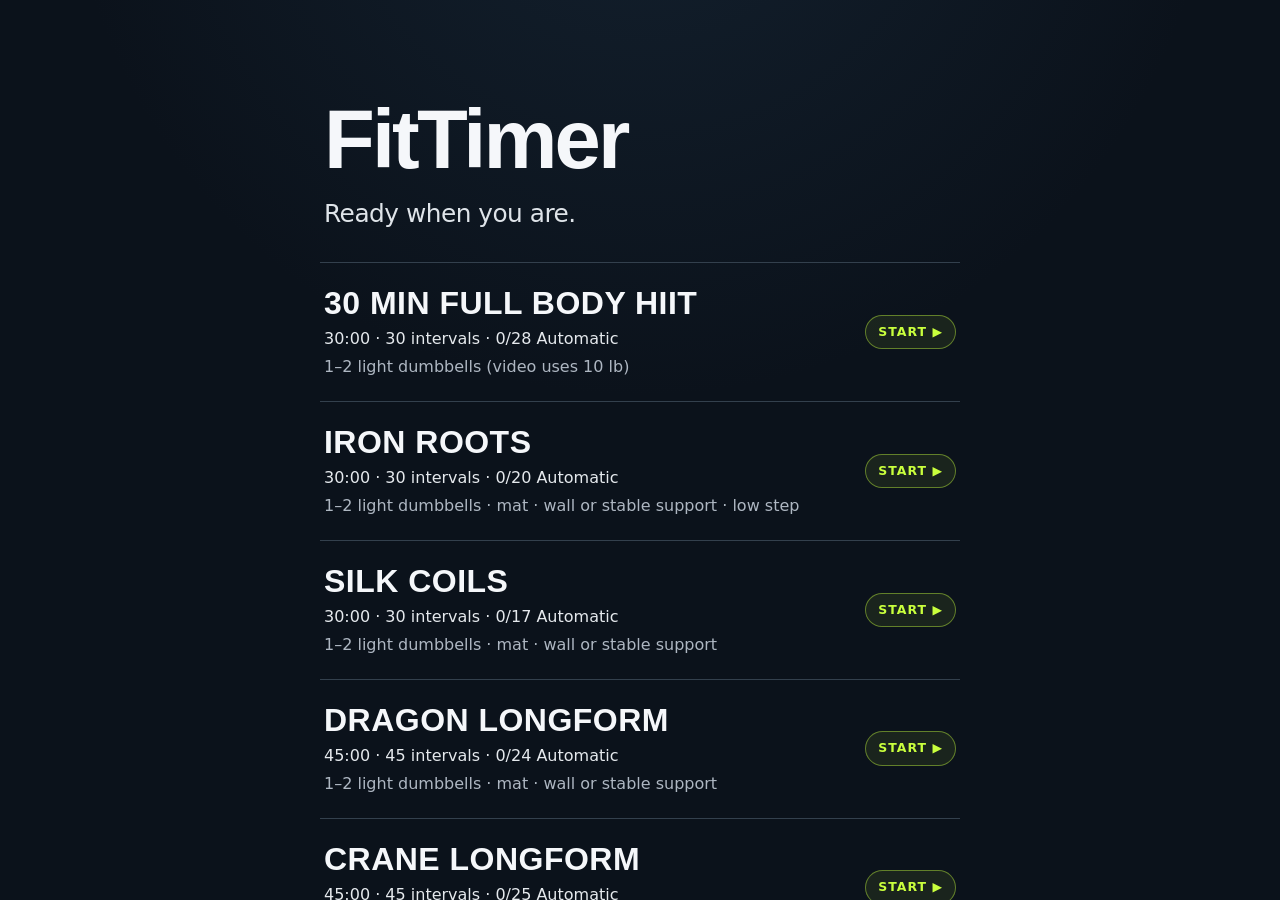
==== commit a6eb9f4b: "feat: add Michelle 3D motion lab" ====
--- a/index.html
+++ b/index.html
@@ -25,6 +25,13 @@
 
         <div class="routine-list" id="routine-list" aria-label="Workout routines"></div>
 
+        <a class="motion-lab-card" href="avatar-lab/index.html" aria-label="Open the Michelle 3D motion preview">
+          <span class="motion-lab-card__eyebrow">Interactive 3D preview</span>
+          <span class="motion-lab-card__title">Meet Michelle</span>
+          <span class="motion-lab-card__copy">Rotate and zoom the skinned avatar through squat, reverse lunge, and butt kicks.</span>
+          <span class="motion-lab-card__action">Open motion lab <span aria-hidden="true">↗</span></span>
+        </a>
+
         <section class="history-panel" id="history-panel" aria-labelledby="history-title">
           <div class="history-panel__header">
             <div>
@@ -120,6 +127,12 @@
 
               <fieldset class="settings-group">
                 <legend>Display</legend>
+                <label class="settings-select" for="settings-creator">
+                  <span>Video creator</span>
+                  <select id="settings-creator">
+                    <option value="auto">Automatic</option>
+                  </select>
+                </label>
                 <label class="settings-switch">
                   <input id="settings-reduced-motion" type="checkbox">
                   <span class="settings-switch__control" aria-hidden="true"></span>
--- a/styles.css
+++ b/styles.css
@@ -418,6 +418,67 @@
 .routine-row:focus-visible .routine-row__arrow {
   color: #071006;
   background: var(--lime);
+}
+
+.motion-lab-card {
+  display: grid;
+  gap: 7px;
+  margin-top: 18px;
+  padding: 18px;
+  overflow: hidden;
+  color: var(--text);
+  text-decoration: none;
+  border: 1px solid rgba(255, 128, 109, 0.5);
+  border-radius: var(--radius);
+  background:
+    radial-gradient(circle at 100% 0, rgba(255, 128, 109, 0.2), transparent 42%),
+    rgba(17, 26, 37, 0.82);
+}
+
+.motion-lab-card:focus-visible {
+  outline: 3px solid var(--focus);
+  outline-offset: 3px;
+}
+
+.motion-lab-card__eyebrow {
+  color: #ff9b8c;
+  font-size: 0.74rem;
+  font-weight: 900;
+  letter-spacing: 0.12em;
+  text-transform: uppercase;
+}
+
+.motion-lab-card__title {
+  font-family: Impact, Haettenschweiler, "Arial Narrow Bold", sans-serif;
+  font-size: 1.7rem;
+  letter-spacing: 0.02em;
+  line-height: 1;
+  text-transform: uppercase;
+}
+
+.motion-lab-card__copy {
+  max-width: 38ch;
+  color: #dce2e8;
+  font-size: 0.9rem;
+  line-height: 1.4;
+}
+
+.motion-lab-card__action {
+  justify-self: start;
+  margin-top: 4px;
+  padding: 8px 12px;
+  color: #1b0e0b;
+  font-size: 0.76rem;
+  font-weight: 900;
+  letter-spacing: 0.08em;
+  text-transform: uppercase;
+  border-radius: 999px;
+  background: #ff806d;
+}
+
+.motion-lab-card:hover .motion-lab-card__action,
+.motion-lab-card:focus-visible .motion-lab-card__action {
+  background: #ffad9f;
 }
 
 .history-panel {
@@ -1296,12 +1357,18 @@
 html[data-screen="workout"] .next-up {
   position: absolute;
   z-index: 3;
+  top: max(18px, env(safe-area-inset-top));
   right: max(20px, env(safe-area-inset-right));
-  bottom: max(72px, calc(env(safe-area-inset-bottom) + 72px));
-  left: max(20px, env(safe-area-inset-left));
+  bottom: auto;
+  left: auto;
+  max-width: min(56%, 640px);
   min-height: 0;
+  padding: 7px 10px;
+  border-radius: 8px;
+  background: rgba(5, 8, 12, 0.58);
+  text-align: right;
   text-shadow: 0 2px 10px rgba(0, 0, 0, 0.95);
-  transition: opacity 180ms ease, transform 180ms ease;
+  pointer-events: none;
 }
 
 html[data-screen="workout"] .workout-controls {
@@ -1335,7 +1402,6 @@
 html[data-screen="workout"] .workout-screen[data-hud="timer"]:not([data-workout-state="paused"]):not([data-workout-state="done"]) .interval-count,
 html[data-screen="workout"] .workout-screen[data-hud="timer"]:not([data-workout-state="paused"]):not([data-workout-state="done"]) .exercise-copy,
 html[data-screen="workout"] .workout-screen[data-hud="timer"]:not([data-workout-state="paused"]):not([data-workout-state="done"]) .progress-track,
-html[data-screen="workout"] .workout-screen[data-hud="timer"]:not([data-workout-state="paused"]):not([data-workout-state="done"]) .next-up,
 html[data-screen="workout"] .workout-screen[data-hud="timer"]:not([data-workout-state="paused"]):not([data-workout-state="done"]) .workout-controls {
   visibility: hidden;
   opacity: 0;
@@ -1357,7 +1423,6 @@
   html[data-screen="workout"] .interval-count,
   html[data-screen="workout"] .exercise-copy,
   html[data-screen="workout"] .progress-track,
-  html[data-screen="workout"] .next-up,
   html[data-screen="workout"] .workout-controls {
     transition-duration: 0.01ms;
   }
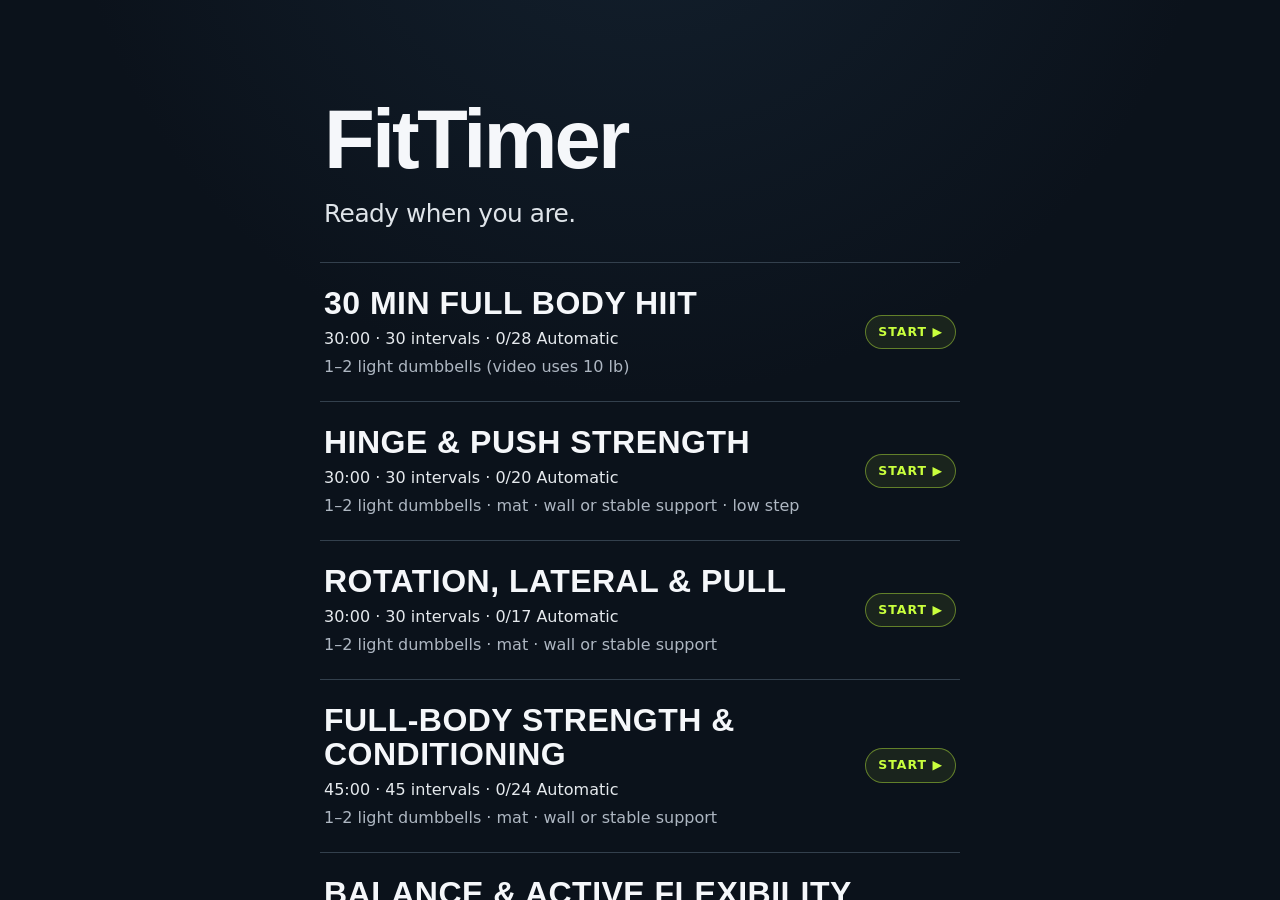
==== commit e6225f89: "feat: add phone-sized offline library and factual workout IDs" ====
--- a/index.html
+++ b/index.html
@@ -148,6 +148,14 @@
         </details>
 
         <div class="home-actions">
+          <button class="offline-download" id="download-all-button" type="button">
+            <span class="offline-download__icon" aria-hidden="true">↓</span>
+            <span class="offline-download__copy">
+              <strong id="download-all-label">Download all videos</strong>
+              <small>All workouts and creator choices · phone-sized</small>
+            </span>
+          </button>
+          <progress class="offline-progress" id="offline-progress" max="1" value="0" aria-label="Offline video download progress" hidden></progress>
           <p class="offline-status" id="offline-status" role="status">
             <span class="offline-dot" aria-hidden="true"></span>
             <span>Preparing offline…</span>
--- a/styles.css
+++ b/styles.css
@@ -657,8 +657,94 @@
 }
 
 .home-actions {
+  display: grid;
+  gap: 10px;
   margin-top: auto;
   padding-top: 28px;
+}
+
+.offline-download {
+  display: grid;
+  grid-template-columns: 42px minmax(0, 1fr);
+  align-items: center;
+  gap: 12px;
+  width: 100%;
+  min-height: 64px;
+  padding: 11px 16px;
+  color: var(--text);
+  text-align: left;
+  border: 1px solid #526071;
+  border-radius: 12px;
+  background: rgba(17, 26, 37, 0.9);
+  cursor: pointer;
+}
+
+.offline-download:hover:not(:disabled) {
+  border-color: var(--lime);
+  background: rgba(201, 255, 61, 0.08);
+}
+
+.offline-download:focus-visible {
+  outline: 3px solid var(--focus);
+  outline-offset: 3px;
+}
+
+.offline-download:disabled {
+  color: var(--muted);
+  cursor: wait;
+}
+
+.offline-download__icon {
+  display: grid;
+  width: 42px;
+  height: 42px;
+  place-items: center;
+  color: #071006;
+  font-size: 1.5rem;
+  font-weight: 900;
+  border-radius: 50%;
+  background: var(--lime);
+}
+
+.offline-download__copy {
+  display: grid;
+  gap: 3px;
+  min-width: 0;
+}
+
+.offline-download__copy strong {
+  font-size: 0.98rem;
+}
+
+.offline-download__copy small {
+  color: var(--muted);
+  font-size: 0.76rem;
+  line-height: 1.3;
+}
+
+.offline-progress {
+  width: 100%;
+  height: 8px;
+  overflow: hidden;
+  border: 0;
+  border-radius: 999px;
+  background: #26313e;
+  accent-color: var(--lime);
+}
+
+.offline-progress::-webkit-progress-bar {
+  border-radius: 999px;
+  background: #26313e;
+}
+
+.offline-progress::-webkit-progress-value {
+  border-radius: 999px;
+  background: var(--lime);
+}
+
+.offline-progress::-moz-progress-bar {
+  border-radius: 999px;
+  background: var(--lime);
 }
 
 .primary-action {
@@ -691,7 +777,7 @@
   justify-content: center;
   align-items: center;
   gap: 10px;
-  margin: 20px 0 0;
+  margin: 2px 0 0;
   color: var(--muted);
   font-size: 0.95rem;
 }
